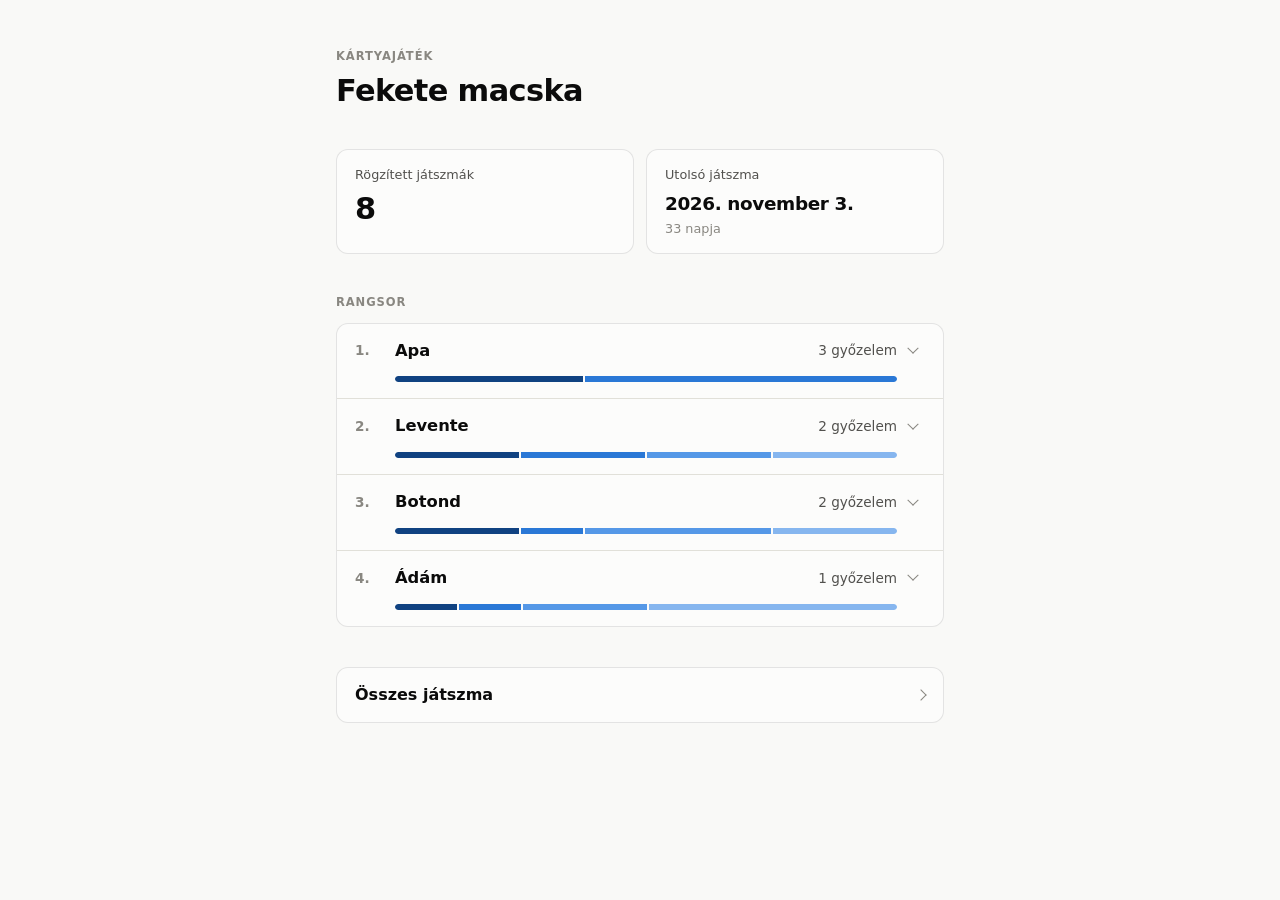
==== index.html @ 981b2460 "Fekete macska dashboard: overview, games list, game detail (mock data) Co-Authored-By: Claude Opus 5" ====
<!DOCTYPE html>
<html lang="hu">
<head>
<meta charset="UTF-8">
<meta name="viewport" content="width=device-width, initial-scale=1">
<meta name="robots" content="noindex, nofollow">
<title>Fekete macska</title>
<link rel="stylesheet" href="assets/style.css">
</head>
<body>
<div class="page">
  <header>
    <p class="eyebrow">Kártyajáték</p>
    <h1>Fekete macska</h1>
  </header>

  <div id="status" class="status"></div>

  <section>
    <div class="tiles">
      <div class="tile">
        <div class="tile-label">Rögzített játszmák</div>
        <div class="tile-value" id="game-count">–</div>
      </div>
      <div class="tile">
        <div class="tile-label">Utolsó játszma</div>
        <div class="tile-value small" id="last-date">–</div>
        <div class="tile-sub" id="last-ago"></div>
      </div>
    </div>
  </section>

  <section>
    <h2>Rangsor</h2>
    <ol class="ranking" id="ranking"></ol>
  </section>

  <section>
    <a class="nav-link" href="jatszmak/">Összes játszma <span class="chevron"></span></a>
  </section>
</div>

<script type="module" src="assets/main.js"></script>
</body>
</html>
---- assets/style.css ----
:root {
  color-scheme: light;
  --page: #f9f9f7;
  --surface: #fcfcfb;
  --text-primary: #0b0b0b;
  --text-secondary: #52514e;
  --text-muted: #898781;
  --gridline: #e1e0d9;
  --border: rgba(11, 11, 11, 0.10);
  --accent: #2a78d6;
  /* Ordinal ramp for placements, 1st darkest. */
  --place-1: #104281;
  --place-2: #2a78d6;
  --place-3: #5598e7;
  --place-4: #86b6ef;
}

@media (prefers-color-scheme: dark) {
  :root:where(:not([data-theme="light"])) {
    color-scheme: dark;
    --page: #0d0d0d;
    --surface: #1a1a19;
    --text-primary: #ffffff;
    --text-secondary: #c3c2b7;
    --text-muted: #898781;
    --gridline: #2c2c2a;
    --border: rgba(255, 255, 255, 0.10);
    --accent: #3987e5;
    --place-1: #9ec5f4;
    --place-2: #6da7ec;
    --place-3: #3987e5;
    --place-4: #256abf;
  }
}

:root[data-theme="dark"] {
  color-scheme: dark;
  --page: #0d0d0d;
  --surface: #1a1a19;
  --text-primary: #ffffff;
  --text-secondary: #c3c2b7;
  --text-muted: #898781;
  --gridline: #2c2c2a;
  --border: rgba(255, 255, 255, 0.10);
  --accent: #3987e5;
  --place-1: #9ec5f4;
  --place-2: #6da7ec;
  --place-3: #3987e5;
  --place-4: #256abf;
}

* { box-sizing: border-box; }

body {
  margin: 0;
  background: var(--page);
  color: var(--text-primary);
  font-family: system-ui, -apple-system, "Segoe UI", sans-serif;
  -webkit-font-smoothing: antialiased;
  line-height: 1.4;
}

.page {
  max-width: 640px;
  margin: 0 auto;
  padding: 48px 16px 80px;
}

a { color: var(--accent); text-decoration: none; }
a:hover { text-decoration: underline; }

header { margin-bottom: 36px; }
h1 {
  font-size: 1.9rem;
  font-weight: 650;
  letter-spacing: -0.02em;
  margin: 0;
}
.eyebrow {
  font-size: 0.72rem;
  font-weight: 600;
  letter-spacing: 0.08em;
  text-transform: uppercase;
  color: var(--text-muted);
  margin: 0 0 6px;
}
.back { font-size: 0.85rem; margin: 0 0 24px; }

h2 {
  font-size: 0.72rem;
  font-weight: 600;
  letter-spacing: 0.08em;
  text-transform: uppercase;
  color: var(--text-muted);
  margin: 0 0 12px;
}
section { margin-bottom: 40px; }

.status { color: var(--text-secondary); font-size: 0.9rem; }

/* Headline stat tiles */
.tiles {
  display: grid;
  grid-template-columns: 1fr 1fr;
  gap: 12px;
}
.tile {
  background: var(--surface);
  border: 1px solid var(--border);
  border-radius: 12px;
  padding: 16px 18px;
}
.tile-label { font-size: 0.8rem; color: var(--text-secondary); }
.tile-value {
  font-size: 1.9rem;
  font-weight: 650;
  letter-spacing: -0.02em;
  margin-top: 4px;
}
.tile-value.small { font-size: 1.15rem; line-height: 1.3; margin-top: 8px; }
.tile-sub { font-size: 0.8rem; color: var(--text-muted); margin-top: 4px; }

/* Ranking */
.ranking {
  list-style: none;
  margin: 0;
  padding: 0;
  background: var(--surface);
  border: 1px solid var(--border);
  border-radius: 12px;
  overflow: hidden;
}
.ranking > li + li { border-top: 1px solid var(--gridline); }

.rank-row {
  width: 100%;
  display: grid;
  grid-template-columns: 28px 1fr auto 16px;
  align-items: center;
  gap: 12px;
  padding: 16px 18px;
  background: none;
  border: none;
  color: inherit;
  font: inherit;
  text-align: left;
  cursor: pointer;
}
.rank-row:hover { background: var(--page); }
.rank-num {
  font-size: 0.85rem;
  font-weight: 600;
  color: var(--text-muted);
  font-variant-numeric: tabular-nums;
}
.rank-name { font-weight: 600; font-size: 1.02rem; }
.rank-wins { font-size: 0.85rem; color: var(--text-secondary); font-variant-numeric: tabular-nums; }
.chevron {
  width: 8px; height: 8px;
  border-right: 1.5px solid var(--text-muted);
  border-bottom: 1.5px solid var(--text-muted);
  transform: rotate(45deg) translate(-2px, -2px);
  transition: transform 0.15s;
}
.rank-row[aria-expanded="true"] .chevron { transform: rotate(-135deg) translate(-2px, -2px); }

.placebar {
  grid-column: 2 / 4;
  display: flex;
  gap: 2px;
  height: 6px;
  border-radius: 3px;
  overflow: hidden;
  margin-top: 2px;
}
.placebar span { display: block; height: 100%; }
.placebar span:first-child { border-radius: 3px 0 0 3px; }
.placebar span:last-child { border-radius: 0 3px 3px 0; }

.rank-detail { padding: 2px 18px 20px 58px; }
.rank-detail[hidden] { display: none; }

.places {
  display: grid;
  grid-template-columns: repeat(4, 1fr);
  gap: 8px;
  margin-bottom: 16px;
}
.place {
  border: 1px solid var(--border);
  border-radius: 10px;
  padding: 10px 8px;
  text-align: center;
}
.place-label {
  display: flex;
  align-items: center;
  justify-content: center;
  gap: 6px;
  font-size: 0.75rem;
  color: var(--text-secondary);
}
.swatch { width: 8px; height: 8px; border-radius: 2px; flex-shrink: 0; }
.place-value {
  font-size: 1.25rem;
  font-weight: 650;
  margin-top: 2px;
  font-variant-numeric: tabular-nums;
}

.metrics {
  display: grid;
  grid-template-columns: 1fr 1fr;
  gap: 0 20px;
  margin: 0;
}
.metrics div {
  display: flex;
  justify-content: space-between;
  align-items: baseline;
  padding: 8px 0;
  border-bottom: 1px solid var(--gridline);
  font-size: 0.88rem;
}
.metrics dt { color: var(--text-secondary); }
.metrics dd {
  margin: 0;
  font-weight: 600;
  font-variant-numeric: tabular-nums;
}

.nav-link {
  display: flex;
  justify-content: space-between;
  align-items: center;
  padding: 16px 18px;
  background: var(--surface);
  border: 1px solid var(--border);
  border-radius: 12px;
  color: var(--text-primary);
  font-weight: 600;
}
.nav-link:hover { text-decoration: none; border-color: var(--accent); }
.nav-link .chevron { transform: rotate(-45deg); }

/* Tables (games list + detail) */
.table-wrap {
  background: var(--surface);
  border: 1px solid var(--border);
  border-radius: 12px;
  overflow-x: auto;
}
table { width: 100%; border-collapse: collapse; font-size: 0.88rem; }
th, td {
  padding: 11px 14px;
  text-align: right;
  white-space: nowrap;
  font-variant-numeric: tabular-nums;
}
th:first-child, td:first-child { text-align: left; }
thead th {
  font-size: 0.72rem;
  font-weight: 600;
  letter-spacing: 0.04em;
  text-transform: uppercase;
  color: var(--text-muted);
  border-bottom: 1px solid var(--gridline);
}
tbody tr + tr td { border-top: 1px solid var(--gridline); }
tbody tr.clickable { cursor: pointer; }
tbody tr.clickable:hover td { background: var(--page); }
td.winner { font-weight: 650; }
td.muted { color: var(--text-muted); }
tfoot td {
  border-top: 1px solid var(--border);
  font-weight: 650;
}
.cum { display: block; font-size: 0.72rem; color: var(--text-muted); font-weight: 400; }
.mark { font-weight: 650; }
.mark.zero { color: var(--place-2); }
.mark.bumszli { color: #d03b3b; }

.legend {
  display: flex;
  gap: 16px;
  font-size: 0.78rem;
  color: var(--text-secondary);
  margin-top: 10px;
}

@media (max-width: 480px) {
  .page { padding-top: 32px; }
  .rank-detail { padding-left: 18px; }
  .metrics { grid-template-columns: 1fr; }
  table { font-size: 0.82rem; }
  th, td { padding: 10px 7px; }
  th:first-child, td:first-child { padding-left: 12px; }
  th:last-child, td:last-child { padding-right: 12px; }
  thead th { font-size: 0.64rem; letter-spacing: 0.02em; }
}
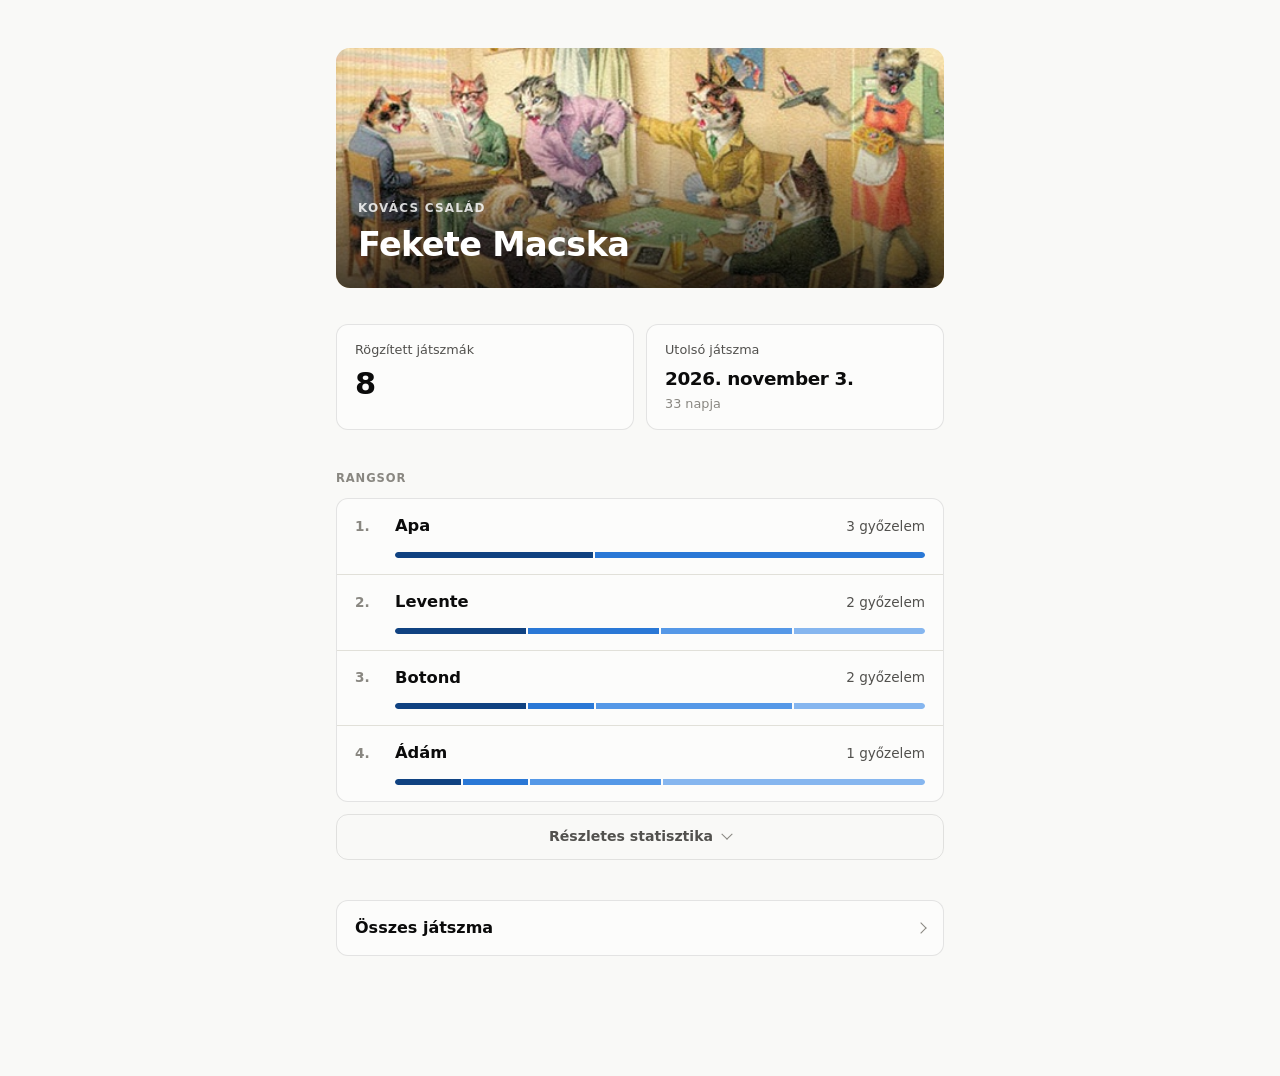
==== commit 51406755: "Hero image, single details toggle for all players, Kovács család title Co-Authored-By: Claude Opus 5" ====
--- a/index.html
+++ b/index.html
@@ -4,14 +4,16 @@
 <meta charset="UTF-8">
 <meta name="viewport" content="width=device-width, initial-scale=1">
 <meta name="robots" content="noindex, nofollow">
-<title>Fekete macska</title>
+<title>Kovács család: Fekete Macska</title>
 <link rel="stylesheet" href="assets/style.css">
 </head>
 <body>
 <div class="page">
-  <header>
-    <p class="eyebrow">Kártyajáték</p>
-    <h1>Fekete macska</h1>
+  <header class="hero">
+    <div class="hero-text">
+      <p class="hero-eyebrow">Kovács család</p>
+      <h1>Fekete Macska</h1>
+    </div>
   </header>
 
   <div id="status" class="status"></div>
@@ -33,6 +35,15 @@
   <section>
     <h2>Rangsor</h2>
     <ol class="ranking" id="ranking"></ol>
+    <button class="toggle" id="details-toggle" aria-expanded="false" aria-controls="details">
+      Részletes statisztika <span class="chevron"></span>
+    </button>
+    <div class="table-wrap" id="details" hidden>
+      <table class="stats-table">
+        <thead id="details-head"></thead>
+        <tbody id="details-body"></tbody>
+      </table>
+    </div>
   </section>
 
   <section>
--- a/assets/style.css
+++ b/assets/style.css
@@ -70,6 +70,33 @@
 a:hover { text-decoration: underline; }
 
 header { margin-bottom: 36px; }
+
+.hero {
+  position: relative;
+  height: 240px;
+  border-radius: 14px;
+  overflow: hidden;
+  background: #3a2e22 url("hero.jpg") center 35% / cover no-repeat;
+  display: flex;
+  align-items: flex-end;
+}
+.hero::after {
+  content: "";
+  position: absolute;
+  inset: 0;
+  background: linear-gradient(to top, rgba(0, 0, 0, 0.72) 0%, rgba(0, 0, 0, 0.25) 45%, rgba(0, 0, 0, 0) 70%);
+}
+.hero-text { position: relative; z-index: 1; padding: 20px 22px; }
+.hero h1 { color: #ffffff; font-size: 2.1rem; }
+.hero-eyebrow {
+  margin: 0 0 4px;
+  font-size: 0.75rem;
+  font-weight: 600;
+  letter-spacing: 0.1em;
+  text-transform: uppercase;
+  color: rgba(255, 255, 255, 0.82);
+}
+
 h1 {
   font-size: 1.9rem;
   font-weight: 650;
@@ -133,20 +160,12 @@
 .ranking > li + li { border-top: 1px solid var(--gridline); }
 
 .rank-row {
-  width: 100%;
   display: grid;
-  grid-template-columns: 28px 1fr auto 16px;
+  grid-template-columns: 28px 1fr auto;
   align-items: center;
   gap: 12px;
   padding: 16px 18px;
-  background: none;
-  border: none;
-  color: inherit;
-  font: inherit;
-  text-align: left;
-  cursor: pointer;
-}
-.rank-row:hover { background: var(--page); }
+}
 .rank-num {
   font-size: 0.85rem;
   font-weight: 600;
@@ -162,7 +181,33 @@
   transform: rotate(45deg) translate(-2px, -2px);
   transition: transform 0.15s;
 }
-.rank-row[aria-expanded="true"] .chevron { transform: rotate(-135deg) translate(-2px, -2px); }
+.toggle[aria-expanded="true"] .chevron { transform: rotate(-135deg) translate(-2px, -2px); }
+
+.toggle {
+  width: 100%;
+  display: flex;
+  justify-content: center;
+  align-items: center;
+  gap: 10px;
+  margin-top: 12px;
+  padding: 12px;
+  background: none;
+  border: 1px solid var(--border);
+  border-radius: 12px;
+  color: var(--text-secondary);
+  font: inherit;
+  font-size: 0.88rem;
+  font-weight: 600;
+  cursor: pointer;
+}
+.toggle:hover { border-color: var(--accent); color: var(--text-primary); }
+#details { margin-top: 12px; }
+#details[hidden] { display: none; }
+
+.stats-table td:first-child { color: var(--text-secondary); }
+.stats-table td:not(:first-child) { font-weight: 600; }
+.row-label { display: inline-flex; align-items: center; gap: 8px; }
+.stats-table tr.divider td { border-top: 1px solid var(--border); }
 
 .placebar {
   grid-column: 2 / 4;
@@ -177,57 +222,7 @@
 .placebar span:first-child { border-radius: 3px 0 0 3px; }
 .placebar span:last-child { border-radius: 0 3px 3px 0; }
 
-.rank-detail { padding: 2px 18px 20px 58px; }
-.rank-detail[hidden] { display: none; }
-
-.places {
-  display: grid;
-  grid-template-columns: repeat(4, 1fr);
-  gap: 8px;
-  margin-bottom: 16px;
-}
-.place {
-  border: 1px solid var(--border);
-  border-radius: 10px;
-  padding: 10px 8px;
-  text-align: center;
-}
-.place-label {
-  display: flex;
-  align-items: center;
-  justify-content: center;
-  gap: 6px;
-  font-size: 0.75rem;
-  color: var(--text-secondary);
-}
 .swatch { width: 8px; height: 8px; border-radius: 2px; flex-shrink: 0; }
-.place-value {
-  font-size: 1.25rem;
-  font-weight: 650;
-  margin-top: 2px;
-  font-variant-numeric: tabular-nums;
-}
-
-.metrics {
-  display: grid;
-  grid-template-columns: 1fr 1fr;
-  gap: 0 20px;
-  margin: 0;
-}
-.metrics div {
-  display: flex;
-  justify-content: space-between;
-  align-items: baseline;
-  padding: 8px 0;
-  border-bottom: 1px solid var(--gridline);
-  font-size: 0.88rem;
-}
-.metrics dt { color: var(--text-secondary); }
-.metrics dd {
-  margin: 0;
-  font-weight: 600;
-  font-variant-numeric: tabular-nums;
-}
 
 .nav-link {
   display: flex;
@@ -289,9 +284,9 @@
 }
 
 @media (max-width: 480px) {
-  .page { padding-top: 32px; }
-  .rank-detail { padding-left: 18px; }
-  .metrics { grid-template-columns: 1fr; }
+  .page { padding-top: 16px; }
+  .hero { height: 200px; }
+  .hero h1 { font-size: 1.8rem; }
   table { font-size: 0.82rem; }
   th, td { padding: 10px 7px; }
   th:first-child, td:first-child { padding-left: 12px; }
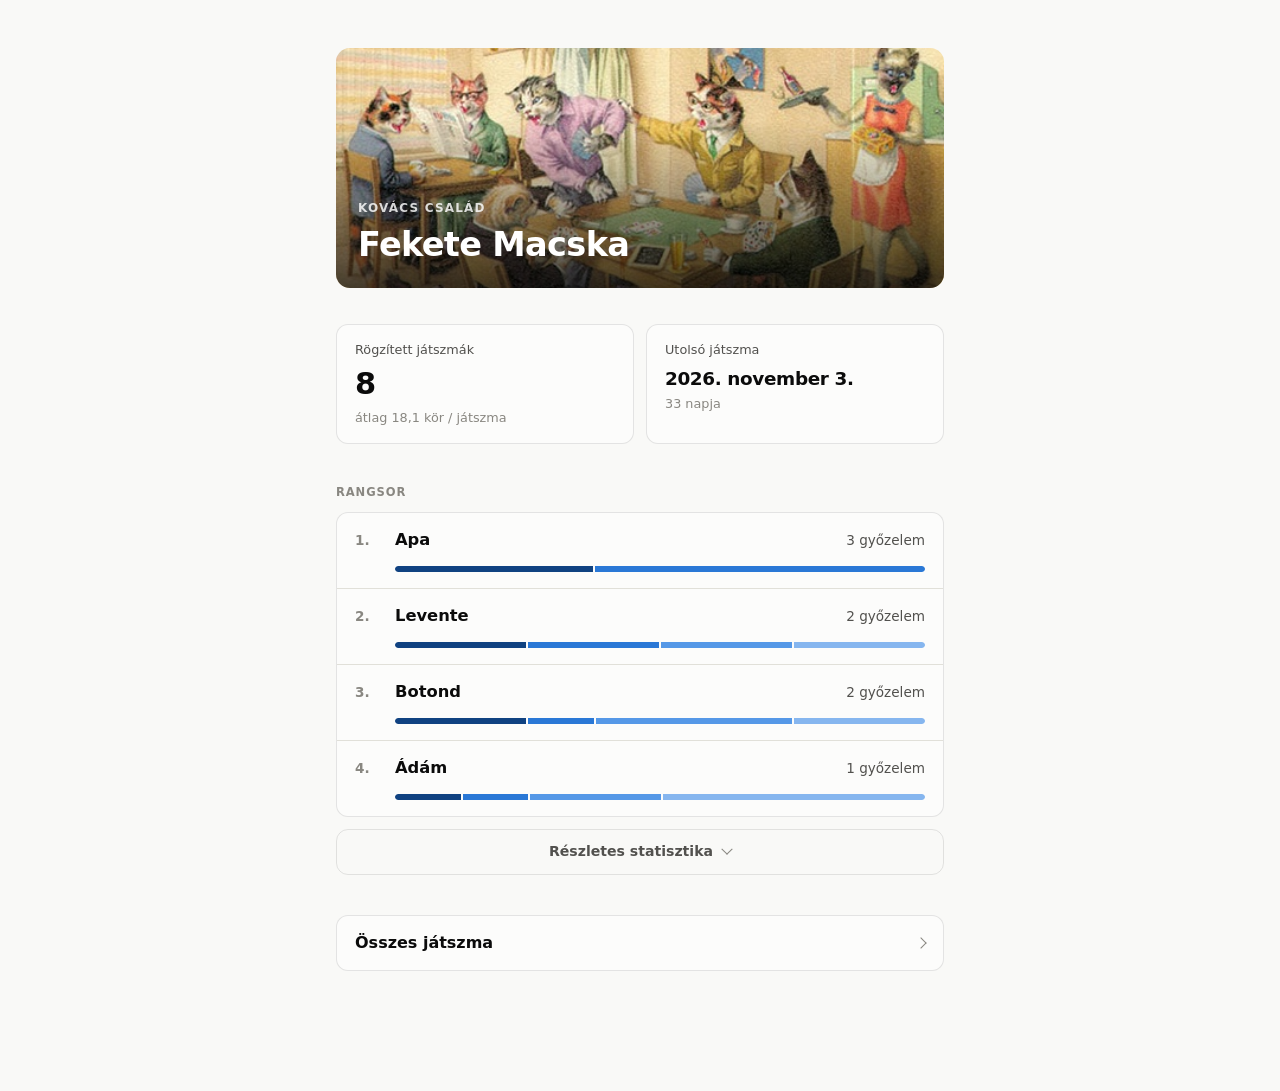
==== commit 07a81669: "Add location, seating order and starting player; per-game counts - Games list: Helyszín after Dátum;" ====
--- a/index.html
+++ b/index.html
@@ -23,6 +23,7 @@
       <div class="tile">
         <div class="tile-label">Rögzített játszmák</div>
         <div class="tile-value" id="game-count">–</div>
+        <div class="tile-sub" id="avg-rounds"></div>
       </div>
       <div class="tile">
         <div class="tile-label">Utolsó játszma</div>
--- a/assets/style.css
+++ b/assets/style.css
@@ -173,7 +173,7 @@
   font-variant-numeric: tabular-nums;
 }
 .rank-name { font-weight: 600; font-size: 1.02rem; }
-.rank-wins { font-size: 0.85rem; color: var(--text-secondary); font-variant-numeric: tabular-nums; }
+.rank-wins { font-size: 0.85rem; color: var(--text-secondary); font-variant-numeric: tabular-nums; text-align: right; }
 .chevron {
   width: 8px; height: 8px;
   border-right: 1.5px solid var(--text-muted);
@@ -274,6 +274,81 @@
 .mark { font-weight: 650; }
 .mark.zero { color: var(--place-2); }
 .mark.bumszli { color: #d03b3b; }
+
+td.text { text-align: left; }
+.games-table th:nth-child(2),
+.games-table th:nth-child(8),
+.games-table th:nth-child(9) { text-align: left; }
+/* Keep the date visible while scrolling the wide table sideways on phones. */
+.games-table th:first-child,
+.games-table td:first-child {
+  position: sticky;
+  left: 0;
+  z-index: 1;
+  background: var(--surface);
+}
+.games-table tbody tr.clickable:hover td:first-child { background: var(--page); }
+
+.section-head {
+  display: flex;
+  flex-wrap: wrap;
+  justify-content: space-between;
+  align-items: center;
+  gap: 12px;
+  margin-bottom: 12px;
+}
+.section-head h2 { margin: 0; }
+
+.segmented {
+  display: inline-flex;
+  padding: 3px;
+  border-radius: 9px;
+  background: var(--gridline);
+}
+.segmented button {
+  padding: 6px 12px;
+  border: none;
+  border-radius: 7px;
+  background: none;
+  color: var(--text-secondary);
+  font: inherit;
+  font-size: 0.8rem;
+  font-weight: 600;
+  cursor: pointer;
+}
+.segmented button[aria-selected="true"] {
+  background: var(--surface);
+  color: var(--text-primary);
+  box-shadow: 0 1px 2px rgba(0, 0, 0, 0.12);
+}
+
+.summary-table td:nth-child(2) { font-weight: 600; }
+.summary-table .bar-col { width: 28%; }
+.share-bar {
+  display: block;
+  height: 6px;
+  min-width: 0;
+  border-radius: 3px;
+  background: var(--accent);
+}
+.summary-table tr.zero-row td { color: var(--text-muted); font-weight: 400; }
+
+.result-meta {
+  display: block;
+  font-size: 0.75rem;
+  color: var(--text-muted);
+  margin-top: 2px;
+  text-align: right;
+}
+.game-meta {
+  display: flex;
+  flex-wrap: wrap;
+  gap: 6px 18px;
+  margin: 10px 0 0;
+  font-size: 0.85rem;
+  color: var(--text-secondary);
+}
+.game-meta b { color: var(--text-primary); font-weight: 600; }
 
 .legend {
   display: flex;
@@ -292,4 +367,6 @@
   th:first-child, td:first-child { padding-left: 12px; }
   th:last-child, td:last-child { padding-right: 12px; }
   thead th { font-size: 0.64rem; letter-spacing: 0.02em; }
-}
+  .summary-table .bar-col { display: none; }
+  .summary-table td:first-child { white-space: normal; }
+}
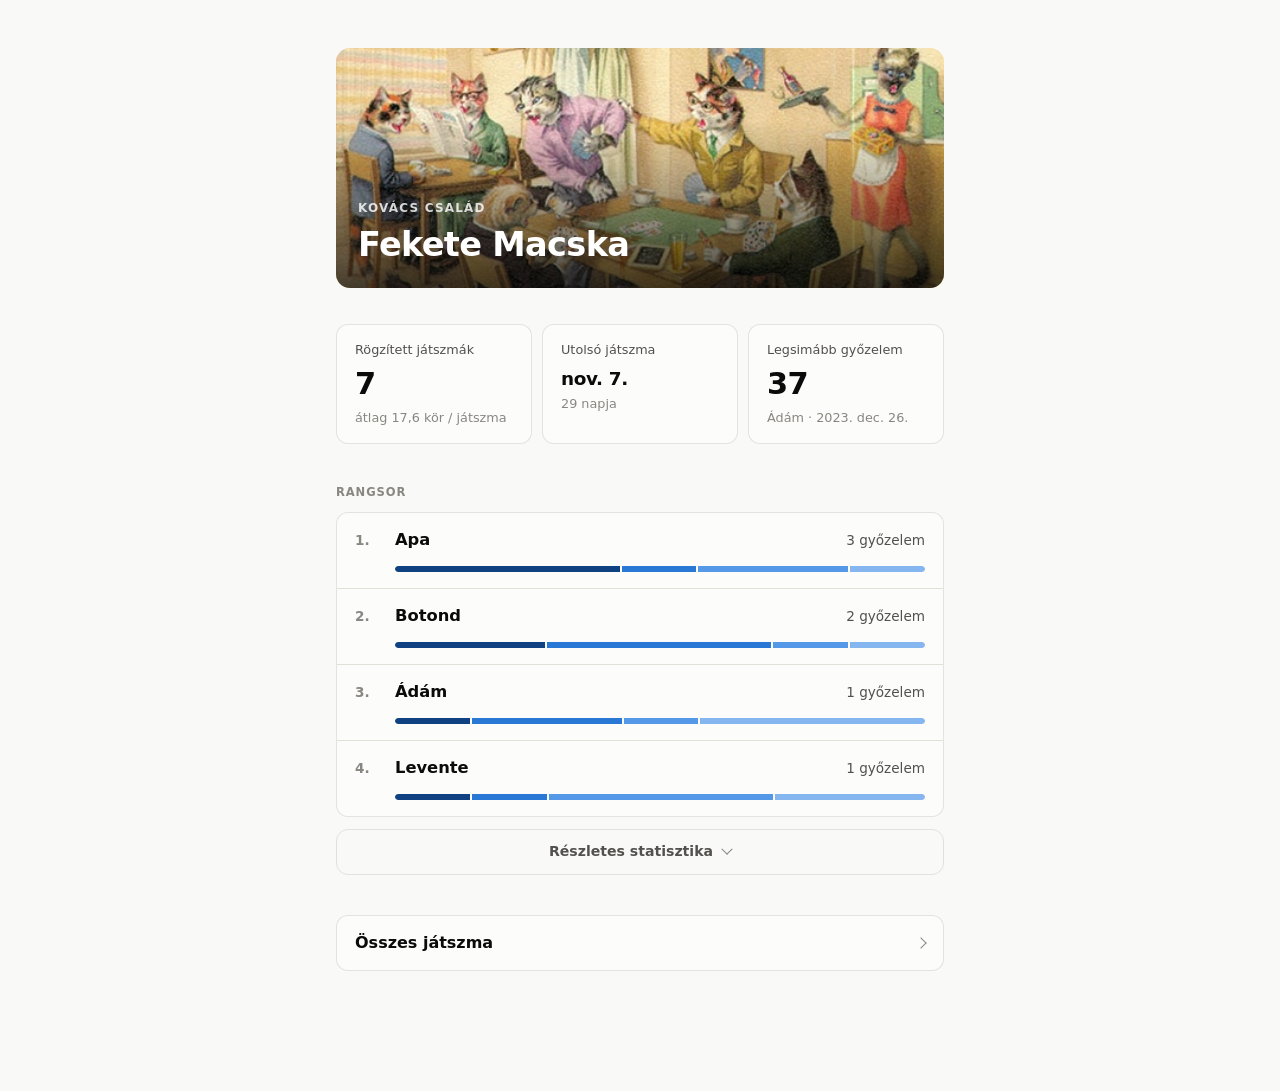
==== commit 64a384dd: "Add "Legsimább győzelem" tile; version-stamp asset URLs - Overview: third tile with the lowest final" ====
--- a/index.html
+++ b/index.html
@@ -5,7 +5,7 @@
 <meta name="viewport" content="width=device-width, initial-scale=1">
 <meta name="robots" content="noindex, nofollow">
 <title>Kovács család: Fekete Macska</title>
-<link rel="stylesheet" href="assets/style.css">
+<link rel="stylesheet" href="assets/style.css?v=20261110121046">
 </head>
 <body>
 <div class="page">
@@ -30,6 +30,11 @@
         <div class="tile-value small" id="last-date">–</div>
         <div class="tile-sub" id="last-ago"></div>
       </div>
+      <div class="tile">
+        <div class="tile-label">Legsimább győzelem</div>
+        <div class="tile-value" id="best-score">–</div>
+        <div class="tile-sub" id="best-who"></div>
+      </div>
     </div>
   </section>
 
@@ -52,6 +57,6 @@
   </section>
 </div>
 
-<script type="module" src="assets/main.js"></script>
+<script type="module" src="assets/main.js?v=20261110121046"></script>
 </body>
 </html>
--- a/assets/style.css
+++ b/assets/style.css
@@ -128,8 +128,8 @@
 /* Headline stat tiles */
 .tiles {
   display: grid;
-  grid-template-columns: 1fr 1fr;
-  gap: 12px;
+  grid-template-columns: repeat(3, 1fr);
+  gap: 10px;
 }
 .tile {
   background: var(--surface);
@@ -270,7 +270,10 @@
   border-top: 1px solid var(--border);
   font-weight: 650;
 }
-.cum { display: block; font-size: 0.72rem; color: var(--text-muted); font-weight: 400; }
+.cum { display: block; }
+.round-pts { display: block; font-size: 0.72rem; color: var(--text-muted); }
+.round-pts.zero { color: var(--place-2); font-weight: 650; }
+.round-pts.bumszli { color: #d03b3b; font-weight: 650; }
 .mark { font-weight: 650; }
 .mark.zero { color: var(--place-2); }
 .mark.bumszli { color: #d03b3b; }
@@ -339,6 +342,7 @@
   color: var(--text-muted);
   margin-top: 2px;
   text-align: right;
+  white-space: nowrap;
 }
 .game-meta {
   display: flex;
@@ -362,6 +366,12 @@
   .page { padding-top: 16px; }
   .hero { height: 200px; }
   .hero h1 { font-size: 1.8rem; }
+  .tiles { gap: 8px; }
+  .tile { padding: 12px 12px; }
+  .tile-label { font-size: 0.72rem; line-height: 1.25; }
+  .tile-value { font-size: 1.5rem; }
+  .tile-value.small { font-size: 1rem; }
+  .tile-sub { font-size: 0.72rem; }
   table { font-size: 0.82rem; }
   th, td { padding: 10px 7px; }
   th:first-child, td:first-child { padding-left: 12px; }
